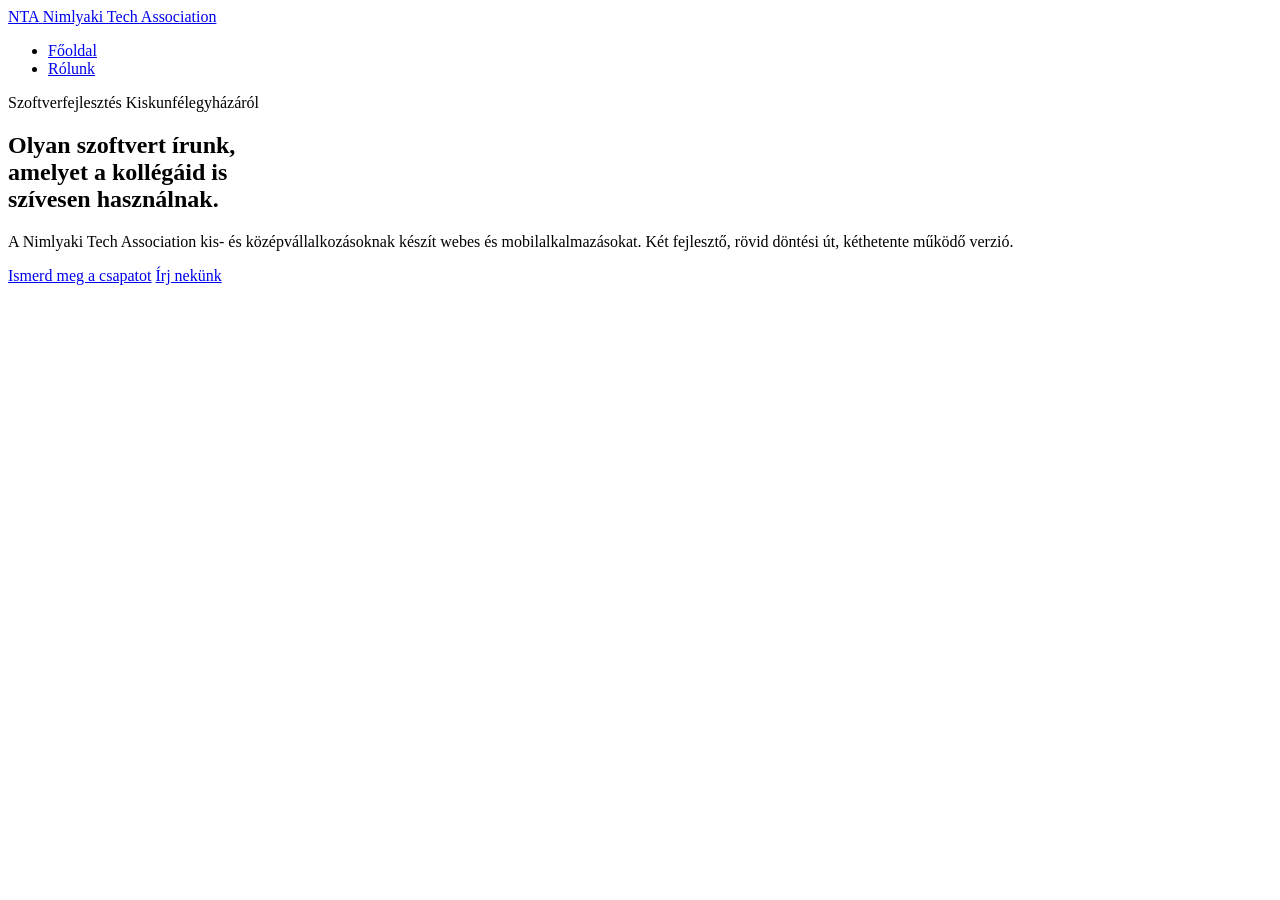
==== index.html @ 50480a15 "Bemutatkozas" ====
<!DOCTYPE html>
<html lang="hu">

<head>
    <meta charset="UTF-8">
    <meta name="viewport" content="width=device-width, initial-scale=1.0">
    <title>Nimlyaki Tech Association - szoftverfejlesztés</title>
    <meta name="description"
        content="A Nimlyaki Tech Association webes és mobilalkalmazásokat fejleszt kis- és középvállalkozásoknak.">
    <link rel="preconnect" href="https://fonts.googleapis.com">
    <link rel="preconnect" href="https://fonts.gstatic.com" crossorigin>
    <link rel="stylesheet"
        href="https://fonts.googleapis.com/css2?family=IBM+Plex+Sans:wght@400;500&family=Space+Grotesk:wght@500;700&display=swap">
    <link rel="stylesheet" href="style.css">
</head>

<body>

    <!-- Fejléc: logó + navigáció -->
    <header class="fejlec">
        <a class="logo" href="index.html">
            <span class="logo-jel">NTA</span>
            <span class="logo-nev">Nimlyaki Tech Association</span>
        </a>

        <nav class="menu" aria-label="Fő navigáció">
            <ul>
                <li><a href="index.html" aria-current="page">Főoldal</a></li>
                <li><a href="rolunk.html">Rólunk</a></li>
            </ul>
        </nav>
    </header>

    <main>

        <!-- Bemutatkozó rész -->
        <section class="hero">
            <p class="hero-felutes">Szoftverfejlesztés Kiskunfélegyházáról</p>
            <h1>Olyan szoftvert írunk,<br>amelyet a kollégáid is<br>szívesen használnak.</h1>
            <p class="hero-leiras">
                A Nimlyaki Tech Association kis- és középvállalkozásoknak készít webes és
                mobilalkalmazásokat. Két fejlesztő, rövid döntési út, kéthetente működő verzió.
            </p>
            <p class="hero-gombok">
                <a class="gomb gomb-elsodleges" href="rolunk.html">Ismerd meg a csapatot</a>
                <a class="gomb" href="mailto:nimlyaki@gmaié.com">Írj nekünk</a>
            </p>
        </section>
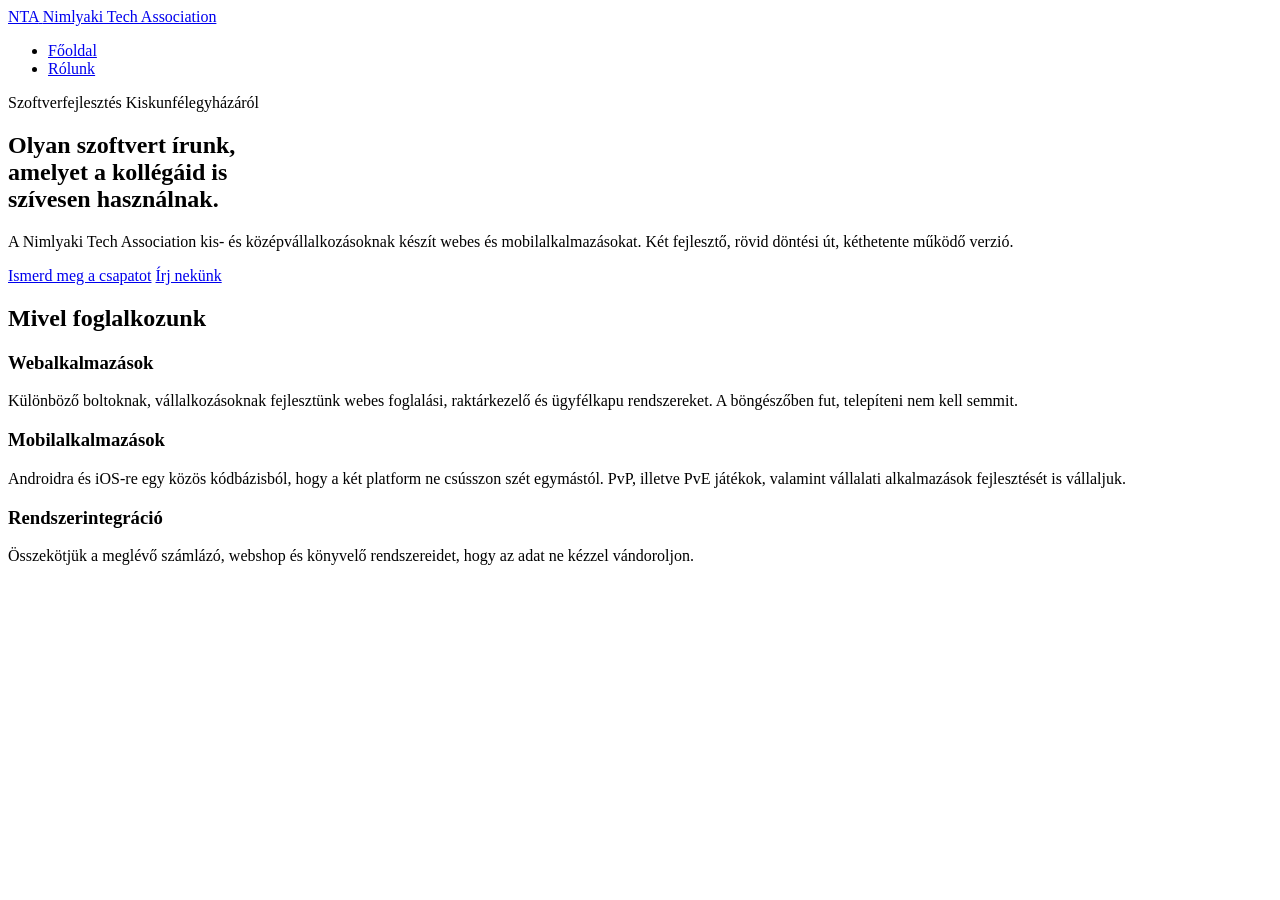
==== commit 95f1ec83: "ajanlatok kitalalni, megirni a folyamatunkat" ====
--- a/index.html
+++ b/index.html
@@ -7,10 +7,6 @@
     <title>Nimlyaki Tech Association - szoftverfejlesztés</title>
     <meta name="description"
         content="A Nimlyaki Tech Association webes és mobilalkalmazásokat fejleszt kis- és középvállalkozásoknak.">
-    <link rel="preconnect" href="https://fonts.googleapis.com">
-    <link rel="preconnect" href="https://fonts.gstatic.com" crossorigin>
-    <link rel="stylesheet"
-        href="https://fonts.googleapis.com/css2?family=IBM+Plex+Sans:wght@400;500&family=Space+Grotesk:wght@500;700&display=swap">
     <link rel="stylesheet" href="style.css">
 </head>
 
@@ -45,4 +41,33 @@
                 <a class="gomb gomb-elsodleges" href="rolunk.html">Ismerd meg a csapatot</a>
                 <a class="gomb" href="mailto:nimlyaki@gmaié.com">Írj nekünk</a>
             </p>
-        </section>+        </section>
+        <!-- Tevékenységi kör -->
+        <section class="szolgaltatasok">
+            <h2>Mivel foglalkozunk</h2>
+
+            <div class="racs">
+                <article class="kartya">
+                    <h3>Webalkalmazások</h3>
+                    <p>
+                        Különböző boltoknak, vállalkozásoknak fejlesztünk webes foglalási, raktárkezelő és ügyfélkapu
+                        rendszereket. A böngészőben fut, telepíteni nem kell semmit.
+                    </p>
+                </article>
+
+                <article class="kartya">
+                    <h3>Mobilalkalmazások</h3>
+                    <p>
+                        Androidra és iOS-re egy közös kódbázisból, hogy a két platform ne
+                        csússzon szét egymástól. PvP, illetve PvE játékok, valamint vállalati alkalmazások fejlesztését
+                        is vállaljuk.
+                    </p>
+                </article>
+
+                <article class="kartya">
+                    <h3>Rendszerintegráció</h3>
+                    <p>
+                        Összekötjük a meglévő számlázó, webshop és könyvelő rendszereidet,
+                        hogy az adat ne kézzel vándoroljon.
+                    </p>
+                </article>
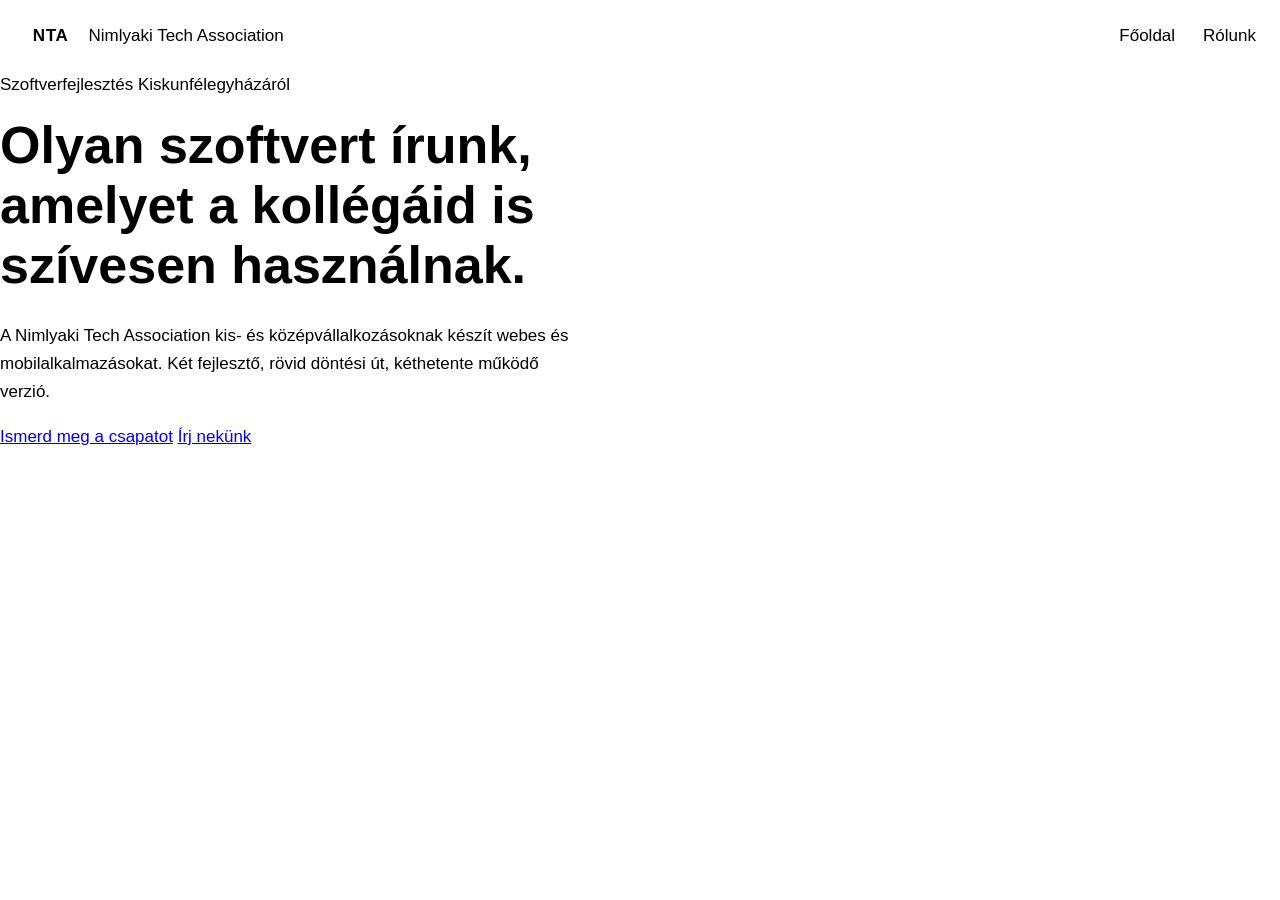
==== commit afc154cd: "start up of the css" ====
--- a/index.html
+++ b/index.html
@@ -7,7 +7,11 @@
     <title>Nimlyaki Tech Association - szoftverfejlesztés</title>
     <meta name="description"
         content="A Nimlyaki Tech Association webes és mobilalkalmazásokat fejleszt kis- és középvállalkozásoknak.">
-    <link rel="stylesheet" href="style.css">
+    <link rel="preconnect" href="https://fonts.googleapis.com">
+    <link rel="preconnect" href="https://fonts.gstatic.com" crossorigin>
+    <link rel="stylesheet"
+        href="https://fonts.googleapis.com/css2?family=IBM+Plex+Sans:wght@400;500&family=Space+Grotesk:wght@500;700&display=swap">
+    <link rel="stylesheet" href="styles.css">
 </head>
 
 <body>
@@ -41,33 +45,4 @@
                 <a class="gomb gomb-elsodleges" href="rolunk.html">Ismerd meg a csapatot</a>
                 <a class="gomb" href="mailto:nimlyaki@gmaié.com">Írj nekünk</a>
             </p>
-        </section>
-        <!-- Tevékenységi kör -->
-        <section class="szolgaltatasok">
-            <h2>Mivel foglalkozunk</h2>
-
-            <div class="racs">
-                <article class="kartya">
-                    <h3>Webalkalmazások</h3>
-                    <p>
-                        Különböző boltoknak, vállalkozásoknak fejlesztünk webes foglalási, raktárkezelő és ügyfélkapu
-                        rendszereket. A böngészőben fut, telepíteni nem kell semmit.
-                    </p>
-                </article>
-
-                <article class="kartya">
-                    <h3>Mobilalkalmazások</h3>
-                    <p>
-                        Androidra és iOS-re egy közös kódbázisból, hogy a két platform ne
-                        csússzon szét egymástól. PvP, illetve PvE játékok, valamint vállalati alkalmazások fejlesztését
-                        is vállaljuk.
-                    </p>
-                </article>
-
-                <article class="kartya">
-                    <h3>Rendszerintegráció</h3>
-                    <p>
-                        Összekötjük a meglévő számlázó, webshop és könyvelő rendszereidet,
-                        hogy az adat ne kézzel vándoroljon.
-                    </p>
-                </article>+        </section>
--- a/styles.css
+++ b/styles.css
@@ -0,0 +1,85 @@
+
+*{
+  box-sizing: border-box;
+}
+
+body {
+  margin: 0;
+  font-family: "IBM Plex Sans", "Segoe UI", Arial, sans-serif;
+  font-size: 1.0625rem;
+  line-height: 1.65;
+  color: var(--tinta);
+  background-color: var(--papir);
+}
+
+h1, h2, h3 {
+  font-family: "Space Grotesk", "Segoe UI", Arial, sans-serif;
+  line-height: 1.15;
+  margin: 0 0 0.5em;
+}
+
+h1 { font-size: clamp(2rem, 5vw, 3.25rem); }
+h2 { font-size: 1.6rem; }
+h3 { font-size: 1.15rem; }
+
+p {
+  margin: 0 0 1em;
+  max-width: 62ch; /* a sorok ne legyenek túl hosszúak */
+}
+
+a:hover{
+    text-decoration: none;
+}
+
+a:focus-visible {
+  outline: 3px solid var(--kiemeles);
+  outline-offset: 3px;
+}
+
+.fejlec {
+  display: flex;
+  flex-wrap: wrap;
+  align-items: center;
+  justify-content: space-between;
+  gap: 1rem;
+  padding: 1rem 1.5rem;
+  border-bottom: 1px solid var(--vonal);
+}
+
+.logo {
+  display: flex;
+  align-items: center;
+  gap: 0.7rem;
+  color: var(--tinta);
+  text-decoration: none;
+}
+
+.logo-jel {
+  font-family: "Space Grotesk", sans-serif;
+  font-weight: 700;
+  color: var(--papir);
+  background-color: var(--tinta);
+  padding: 0.35rem 0.55rem;
+  letter-spacing: 0.04em;
+}
+
+.logo-nev {
+  font-family: "Space Grotesk", sans-serif;
+  font-weight: 500;
+}
+
+/* Menüsáv */
+.menu ul {
+  display: flex;
+  gap: 1.75rem;
+  list-style: none;
+  margin: 0;
+  padding: 0;
+}
+
+.menu a {
+  color: var(--tinta);
+  text-decoration: none;
+  padding-bottom: 0.2rem;
+  border-bottom: 2px solid transparent;
+}
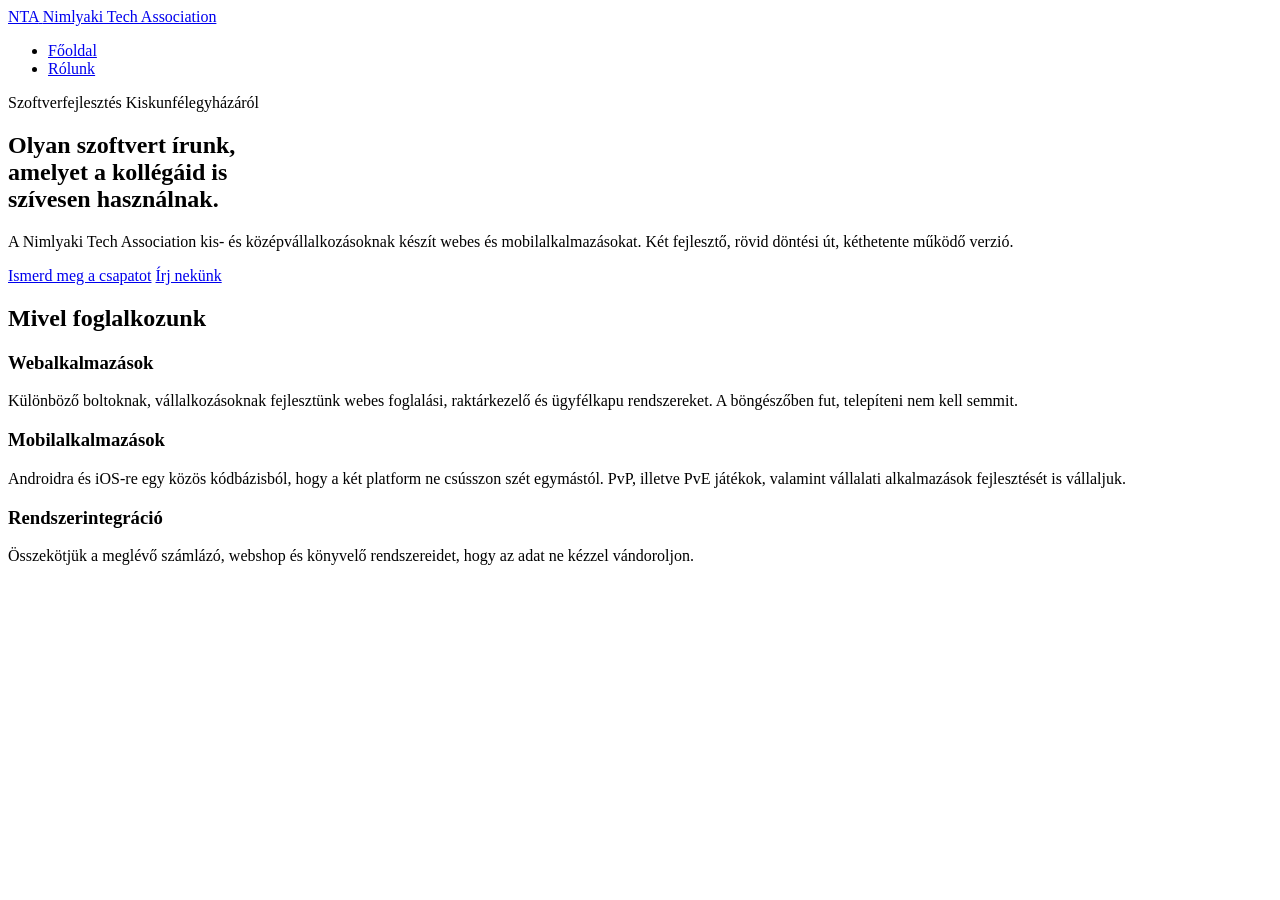
==== commit 97282601: "Kartyak_hozzaadasa" ====
--- a/index.html
+++ b/index.html
@@ -7,11 +7,8 @@
     <title>Nimlyaki Tech Association - szoftverfejlesztés</title>
     <meta name="description"
         content="A Nimlyaki Tech Association webes és mobilalkalmazásokat fejleszt kis- és középvállalkozásoknak.">
-    <link rel="preconnect" href="https://fonts.googleapis.com">
-    <link rel="preconnect" href="https://fonts.gstatic.com" crossorigin>
-    <link rel="stylesheet"
-        href="https://fonts.googleapis.com/css2?family=IBM+Plex+Sans:wght@400;500&family=Space+Grotesk:wght@500;700&display=swap">
-    <link rel="stylesheet" href="styles.css">
+    <link rel="stylesheet" href="style.css">
+
 </head>
 
 <body>
@@ -45,4 +42,33 @@
                 <a class="gomb gomb-elsodleges" href="rolunk.html">Ismerd meg a csapatot</a>
                 <a class="gomb" href="mailto:nimlyaki@gmaié.com">Írj nekünk</a>
             </p>
-        </section>+        </section>
+        <!-- Tevékenységi kör -->
+        <section class="szolgaltatasok">
+            <h2>Mivel foglalkozunk</h2>
+
+            <div class="racs">
+                <article class="kartya">
+                    <h3>Webalkalmazások</h3>
+                    <p>
+                        Különböző boltoknak, vállalkozásoknak fejlesztünk webes foglalási, raktárkezelő és ügyfélkapu
+                        rendszereket. A böngészőben fut, telepíteni nem kell semmit.
+                    </p>
+                </article>
+
+                <article class="kartya">
+                    <h3>Mobilalkalmazások</h3>
+                    <p>
+                        Androidra és iOS-re egy közös kódbázisból, hogy a két platform ne
+                        csússzon szét egymástól. PvP, illetve PvE játékok, valamint vállalati alkalmazások fejlesztését
+                        is vállaljuk.
+                    </p>
+                </article>
+
+                <article class="kartya">
+                    <h3>Rendszerintegráció</h3>
+                    <p>
+                        Összekötjük a meglévő számlázó, webshop és könyvelő rendszereidet,
+                        hogy az adat ne kézzel vándoroljon.
+                    </p>
+                </article>
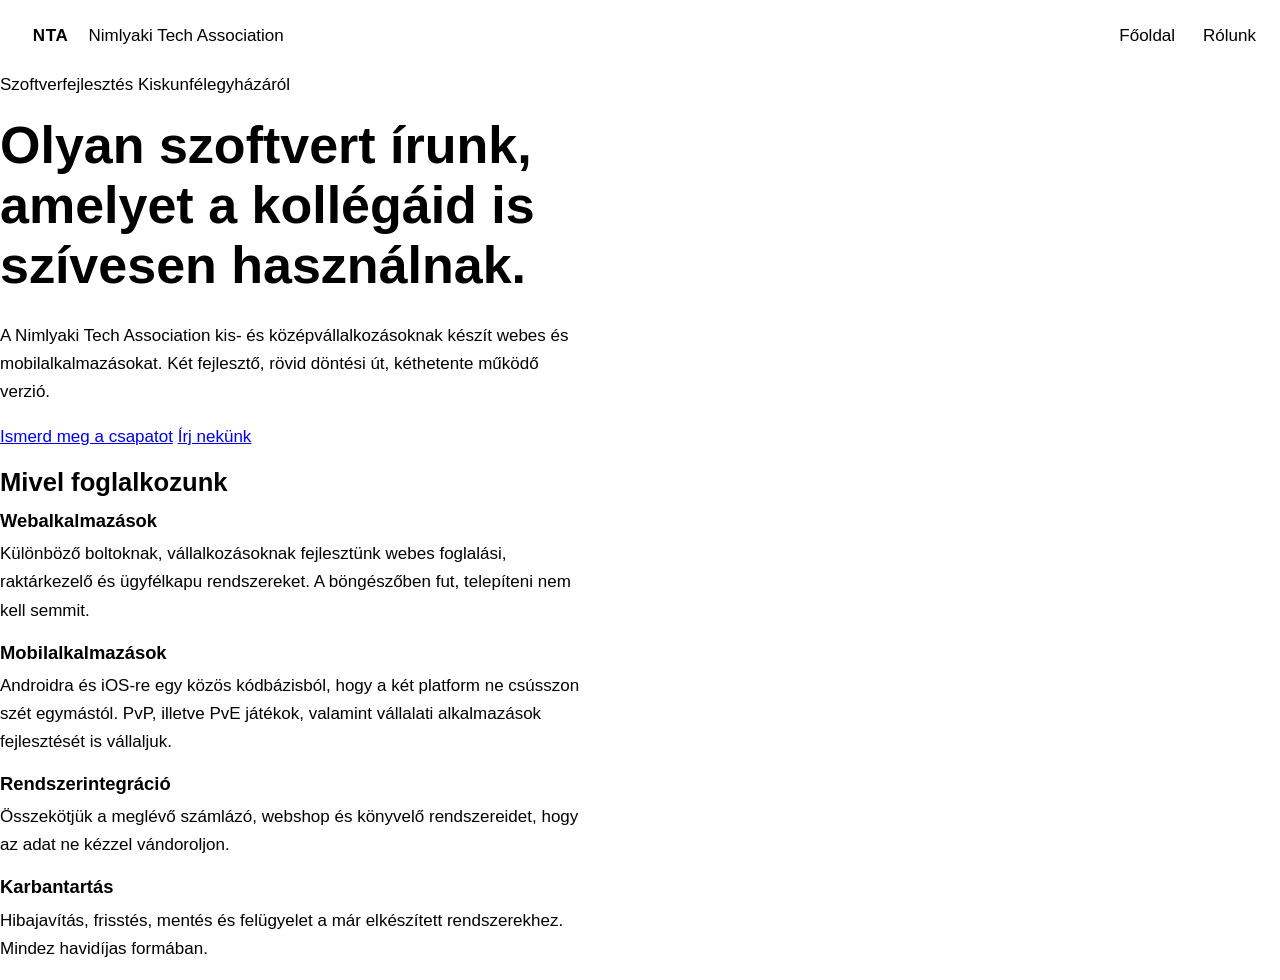
==== commit a2af614f: "tevekenyseg-vege" ====
--- a/index.html
+++ b/index.html
@@ -7,7 +7,7 @@
     <title>Nimlyaki Tech Association - szoftverfejlesztés</title>
     <meta name="description"
         content="A Nimlyaki Tech Association webes és mobilalkalmazásokat fejleszt kis- és középvállalkozásoknak.">
-    <link rel="stylesheet" href="style.css">
+    <link rel="stylesheet" href="styles.css">
 
 </head>
 
@@ -71,4 +71,14 @@
                         Összekötjük a meglévő számlázó, webshop és könyvelő rendszereidet,
                         hogy az adat ne kézzel vándoroljon.
                     </p>
-                </article>+                </article>
+
+                <article class="kartya">
+                    <h3>Karbantartás</h3>
+                    <p>Hibajavítás, frisstés, mentés és felügyelet a már elkészített rendszerekhez. Mindez havidíjas
+                        formában.</p>
+                </article>
+            </div>    
+        </section>
+        
+        <!-- Munkamódszer -->
--- a/styles.css
+++ b/styles.css
@@ -0,0 +1,86 @@
+
+*{
+  box-sizing: border-box;
+}
+
+body {
+  margin: 0;
+  font-family: "IBM Plex Sans", "Segoe UI", Arial, sans-serif;
+  font-size: 1.0625rem;
+  line-height: 1.65;
+  color: var(--tinta);
+  background-color: var(--papir);
+}
+
+h1, h2, h3 {
+  font-family: "Space Grotesk", "Segoe UI", Arial, sans-serif;
+  line-height: 1.15;
+  margin: 0 0 0.5em;
+}
+
+h1 { font-size: clamp(2rem, 5vw, 3.25rem); }
+h2 { font-size: 1.6rem; }
+h3 { font-size: 1.15rem; }
+
+p {
+  margin: 0 0 1em;
+  max-width: 62ch; /* a sorok ne legyenek túl hosszúak */
+}
+
+a:hover{
+    text-decoration: none;
+}
+
+a:focus-visible {
+  outline: 3px solid var(--kiemeles);
+  outline-offset: 3px;
+}
+
+.fejlec {
+  display: flex;
+  flex-wrap: wrap;
+  align-items: center;
+  justify-content: space-between;
+  gap: 1rem;
+  padding: 1rem 1.5rem;
+  border-bottom: 1px solid var(--vonal);
+}
+
+.logo {
+  display: flex;
+  align-items: center;
+  gap: 0.7rem;
+  color: var(--tinta);
+  text-decoration: none;
+}
+
+.logo-jel {
+  font-family: "Space Grotesk", sans-serif;
+  font-weight: 700;
+  color: var(--papir);
+  background-color: var(--tinta);
+  padding: 0.35rem 0.55rem;
+  letter-spacing: 0.04em;
+}
+
+.logo-nev {
+  font-family: "Space Grotesk", sans-serif;
+  font-weight: 500;
+}
+
+/* Menüsáv */
+.menu ul {
+  display: flex;
+  gap: 1.75rem;
+  list-style: none;
+  margin: 0;
+  padding: 0;
+}
+
+.menu a {
+  color: var(--tinta);
+  text-decoration: none;
+  padding-bottom: 0.2rem;
+  border-bottom: 2px solid transparent;
+}
+
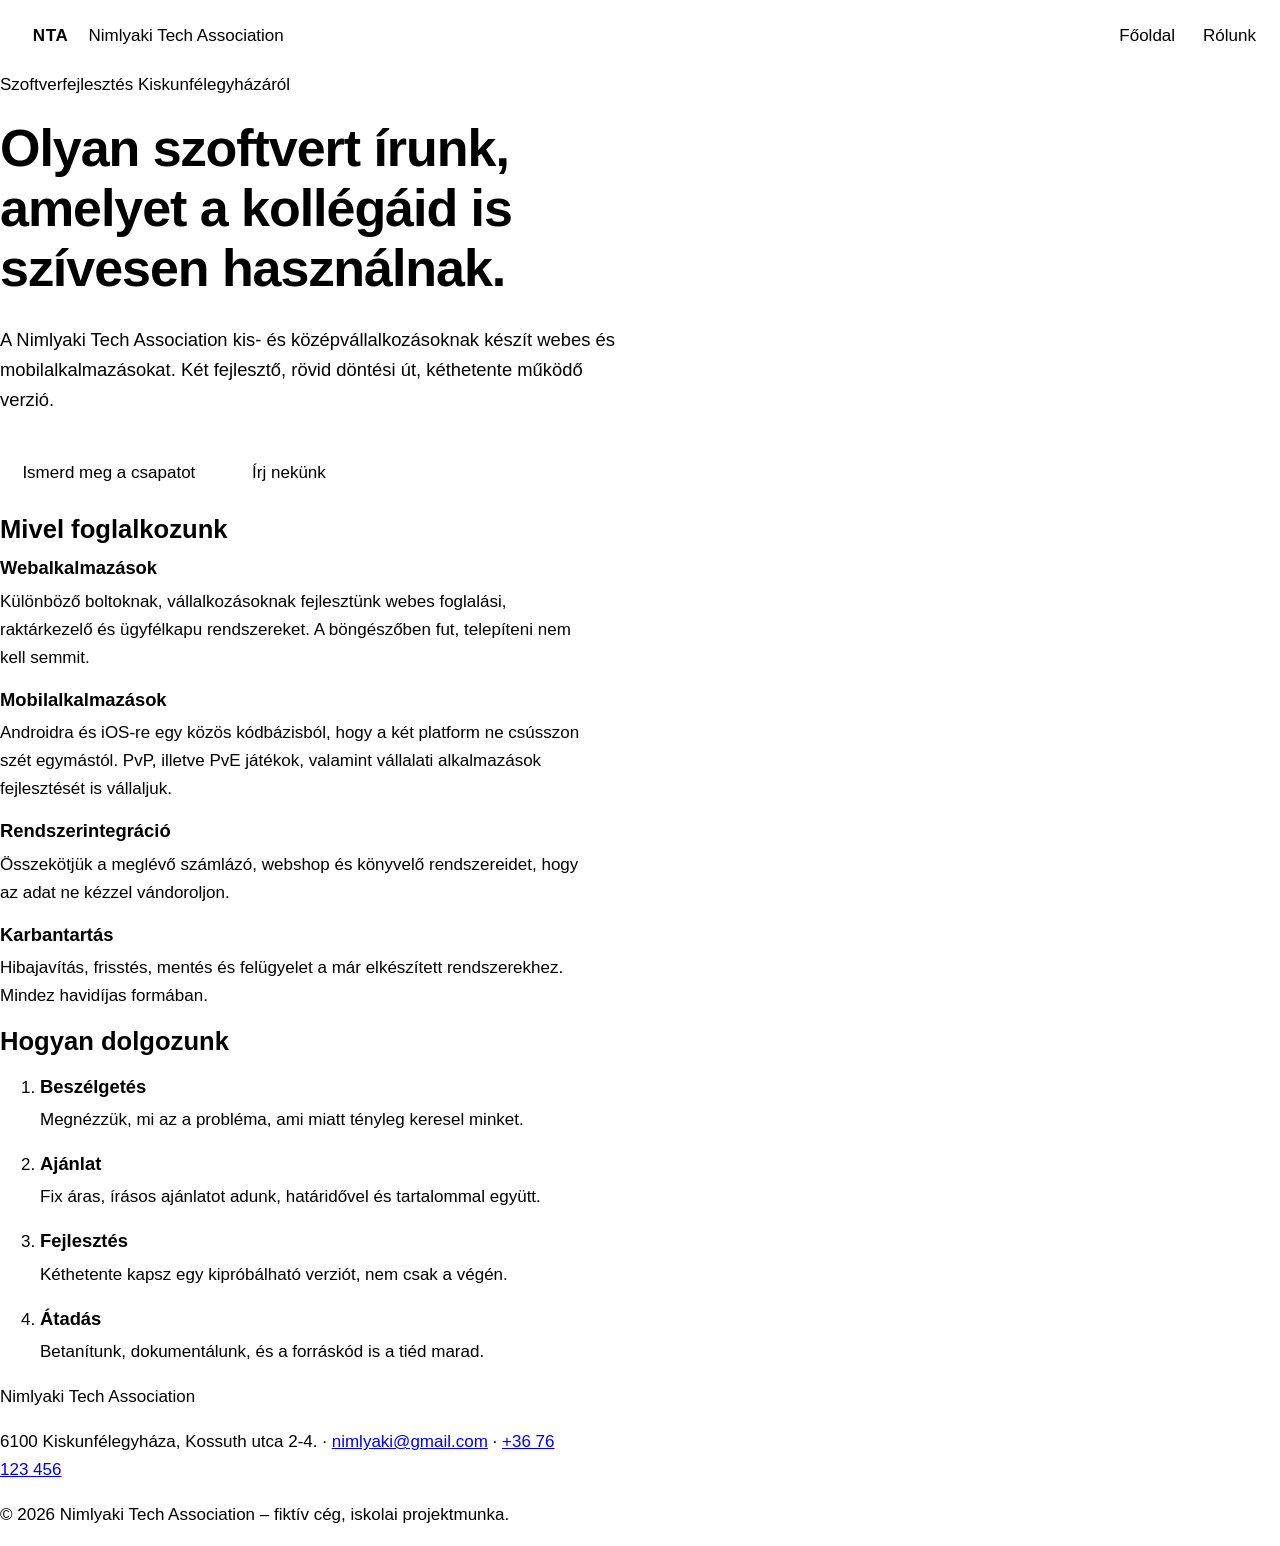
==== commit a9515d9f: "html befejezes" ====
--- a/index.html
+++ b/index.html
@@ -78,7 +78,43 @@
                     <p>Hibajavítás, frisstés, mentés és felügyelet a már elkészített rendszerekhez. Mindez havidíjas
                         formában.</p>
                 </article>
-            </div>    
+            </div>
         </section>
-        
+
         <!-- Munkamódszer -->
+        <section class="folyamat">
+            <h2>Hogyan dolgozunk</h2>
+            <ol class="lepesek">
+                <li>
+                    <h3>Beszélgetés</h3>
+                    <p>Megnézzük, mi az a probléma, ami miatt tényleg keresel minket.</p>
+                </li>
+                <li>
+                    <h3>Ajánlat</h3>
+                    <p>Fix áras, írásos ajánlatot adunk, határidővel és tartalommal együtt.</p>
+                </li>
+                <li>
+                    <h3>Fejlesztés</h3>
+                    <p>Kéthetente kapsz egy kipróbálható verziót, nem csak a végén.</p>
+                </li>
+                <li>
+                    <h3>Átadás</h3>
+                    <p>Betanítunk, dokumentálunk, és a forráskód is a tiéd marad.</p>
+                </li>
+            </ol>
+        </section>
+
+    </main>
+
+    <!-- Lábléc -->
+    <footer class="lablec">
+        <p class="lablec-nev">Nimlyaki Tech Association</p>
+        <p>6100 Kiskunfélegyháza, Kossuth utca 2-4. &middot; <a
+                href="mailto:nimlyaki@gmail.com">nimlyaki@gmail.com</a> &middot; <a href="tel:+3676123456">+36 76 123
+                456</a></p>
+        <p class="lablec-kicsi">&copy; 2026 Nimlyaki Tech Association – fiktív cég, iskolai projektmunka.</p>
+    </footer>
+
+</body>
+
+</html>
--- a/styles.css
+++ b/styles.css
@@ -84,3 +84,51 @@
   border-bottom: 2px solid transparent;
 }
 
+.menu a:hover {
+  border-bottom-color: var(--kiemeles);
+}
+
+/* bemutatkozo */
+
+main {
+  display: block;
+}
+
+.hero{
+  max-width: var(--szeles);
+  margin: auto;
+  padding: 4.5rem, 1.5rem, 3.5rem;
+}
+
+.hero-felutes {
+  font-family: "Space Grotesk", sans-serif;
+  color: var(--tinta-halvany);
+  margin-bottom: 1.25rem;
+}
+
+.hero h1 {
+  letter-spacing: -0.02em;
+}
+
+.hero-leiras {
+  font-size: 1.15rem;
+  color: var(--tinta-halvany);
+  margin-top: 1.5rem;
+}
+
+.hero-gombok {
+  display: flex;
+  flex-wrap: wrap;
+  gap: 0.75rem;
+  margin-top: 2rem;
+  max-width: none;
+}
+
+.gomb {
+  display: inline-block;
+  padding: 0.7rem 1.4rem;
+  border: 1px solid var(--tinta);
+  color: var(--tinta);
+  text-decoration: none;
+  font-weight: 500;
+}
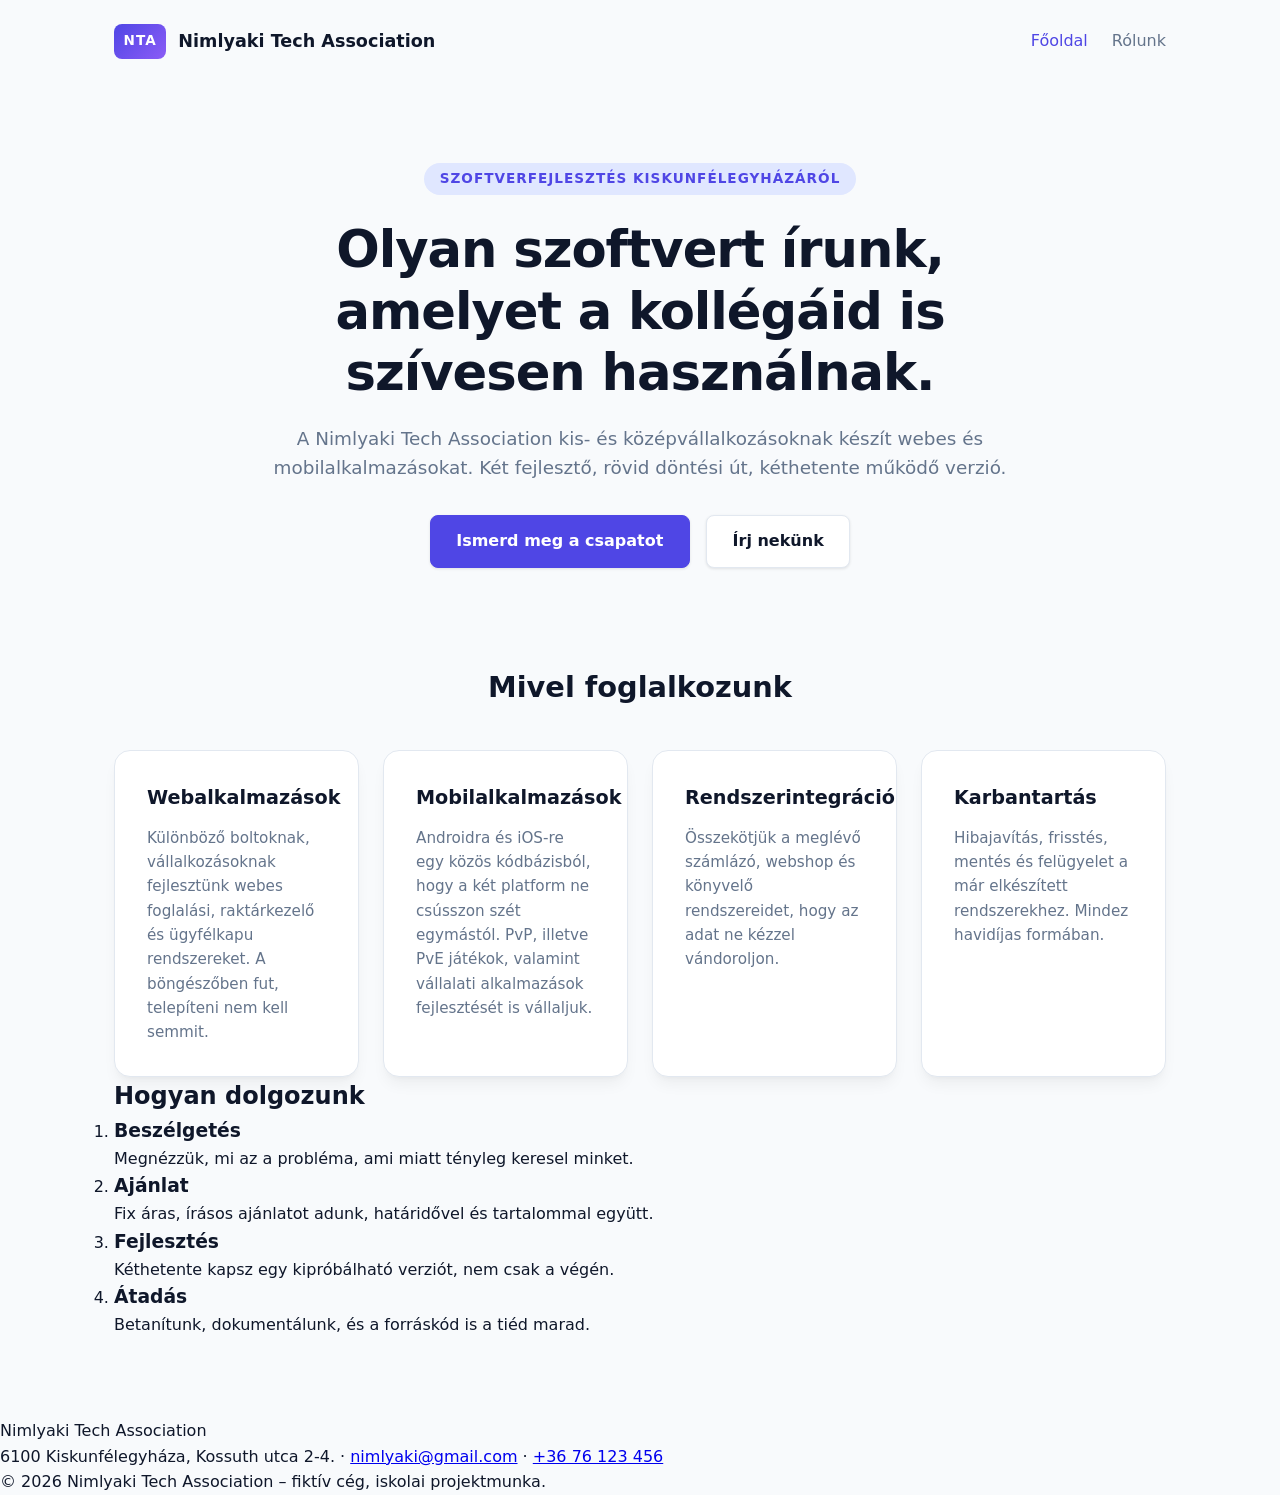
==== commit 5d493cd5: "styles css edit, rolunk html lablec, csapat, elerhetoseg, motto" ====
--- a/index.html
+++ b/index.html
@@ -43,6 +43,11 @@
                 <a class="gomb" href="mailto:nimlyaki@gmaié.com">Írj nekünk</a>
             </p>
         </section>
+
+        <section class="kepek">
+
+        </section>
+
         <!-- Tevékenységi kör -->
         <section class="szolgaltatasok">
             <h2>Mivel foglalkozunk</h2>
--- a/styles.css
+++ b/styles.css
@@ -1,134 +1,232 @@
-
-*{
+:root {
+  --primary: #4f46e5;
+  --primary-hover: #4338ca;
+  --bg-body: #f8fafc;
+  --bg-card: #ffffff;
+  --text-main: #0f172a;
+  --text-muted: #64748b;
+  --accent-light: #e0e7ff;
+  --border-color: #e2e8f0;
+  
+  --radius-sm: 8px;
+  --radius-lg: 16px;
+  
+  --shadow-sm: 0 1px 3px rgba(0, 0, 0, 0.1);
+  --shadow-md: 0 10px 15px -3px rgba(0, 0, 0, 0.05), 0 4px 6px -4px rgba(0, 0, 0, 0.05);
+  --shadow-lg: 0 20px 25px -5px rgba(0, 0, 0, 0.1), 0 8px 10px -6px rgba(0, 0, 0, 0.05);
+}
+
+* {
   box-sizing: border-box;
-}
-
-body {
-  margin: 0;
-  font-family: "IBM Plex Sans", "Segoe UI", Arial, sans-serif;
-  font-size: 1.0625rem;
-  line-height: 1.65;
-  color: var(--tinta);
-  background-color: var(--papir);
-}
-
-h1, h2, h3 {
-  font-family: "Space Grotesk", "Segoe UI", Arial, sans-serif;
-  line-height: 1.15;
-  margin: 0 0 0.5em;
-}
-
-h1 { font-size: clamp(2rem, 5vw, 3.25rem); }
-h2 { font-size: 1.6rem; }
-h3 { font-size: 1.15rem; }
-
-p {
-  margin: 0 0 1em;
-  max-width: 62ch; /* a sorok ne legyenek túl hosszúak */
-}
-
-a:hover{
-    text-decoration: none;
-}
-
-a:focus-visible {
-  outline: 3px solid var(--kiemeles);
-  outline-offset: 3px;
-}
-
-.fejlec {
-  display: flex;
-  flex-wrap: wrap;
-  align-items: center;
-  justify-content: space-between;
-  gap: 1rem;
-  padding: 1rem 1.5rem;
-  border-bottom: 1px solid var(--vonal);
-}
-
-.logo {
-  display: flex;
-  align-items: center;
-  gap: 0.7rem;
-  color: var(--tinta);
-  text-decoration: none;
-}
-
-.logo-jel {
-  font-family: "Space Grotesk", sans-serif;
-  font-weight: 700;
-  color: var(--papir);
-  background-color: var(--tinta);
-  padding: 0.35rem 0.55rem;
-  letter-spacing: 0.04em;
-}
-
-.logo-nev {
-  font-family: "Space Grotesk", sans-serif;
-  font-weight: 500;
-}
-
-/* Menüsáv */
-.menu ul {
-  display: flex;
-  gap: 1.75rem;
-  list-style: none;
   margin: 0;
   padding: 0;
 }
 
+body {
+  font-family: system-ui, -apple-system, BlinkMacSystemFont, "Segoe UI", Roboto, sans-serif;
+  background-color: var(--bg-body);
+  color: var(--text-main);
+  line-height: 1.6;
+  min-height: 100vh;
+}
+
+.fejlec {
+  max-width: 1100px;
+  margin: 0 auto;
+  padding: 1.5rem 1.5rem;
+  display: flex;
+  justify-content: space-between;
+  align-items: center;
+}
+
+.logo {
+  display: flex;
+  align-items: center;
+  gap: 0.75rem;
+  text-decoration: none;
+  color: var(--text-main);
+  font-weight: 700;
+}
+
+.logo-jel {
+  background: linear-gradient(135deg, var(--primary), #8b5cf6);
+  color: #ffffff;
+  padding: 0.4rem 0.6rem;
+  border-radius: var(--radius-sm);
+  font-size: 0.85rem;
+  letter-spacing: 1px;
+}
+
+.logo-nev {
+  font-size: 1.1rem;
+}
+
+.menu ul {
+  display: flex;
+  list-style: none;
+  gap: 1.5rem;
+}
+
 .menu a {
-  color: var(--tinta);
   text-decoration: none;
-  padding-bottom: 0.2rem;
-  border-bottom: 2px solid transparent;
-}
-
-.menu a:hover {
-  border-bottom-color: var(--kiemeles);
-}
-
-/* bemutatkozo */
-
+  color: var(--text-muted);
+  font-weight: 500;
+  transition: color 0.2s ease;
+}
+
+.menu a:hover,
+.menu a[aria-current="page"] {
+  color: var(--primary);
+}
+
+/* ==========================================
+   3. Fő tartalom & Hero szekció
+   ========================================== */
 main {
-  display: block;
-}
-
-.hero{
-  max-width: var(--szeles);
-  margin: auto;
-  padding: 4.5rem, 1.5rem, 3.5rem;
+  max-width: 1100px;
+  margin: 0 auto;
+  padding: 2rem 1.5rem 5rem;
+}
+
+.hero {
+  text-align: center;
+  padding: 3rem 1rem 4rem;
+  max-width: 780px;
+  margin: 0 auto;
 }
 
 .hero-felutes {
-  font-family: "Space Grotesk", sans-serif;
-  color: var(--tinta-halvany);
+  display: inline-block;
+  font-size: 0.85rem;
+  font-weight: 600;
+  text-transform: uppercase;
+  letter-spacing: 1px;
+  color: var(--primary);
+  background-color: var(--accent-light);
+  padding: 0.35rem 1rem;
+  border-radius: 50px;
+  margin-bottom: 1.5rem;
+}
+
+.hero h1 {
+  font-size: clamp(2rem, 4vw, 3.25rem);
+  line-height: 1.2;
+  font-weight: 800;
+  letter-spacing: -0.02em;
   margin-bottom: 1.25rem;
-}
-
-.hero h1 {
-  letter-spacing: -0.02em;
 }
 
 .hero-leiras {
   font-size: 1.15rem;
-  color: var(--tinta-halvany);
-  margin-top: 1.5rem;
-}
-
+  color: var(--text-muted);
+  margin-bottom: 2rem;
+}
+
+/* Gombok */
 .hero-gombok {
   display: flex;
+  justify-content: center;
+  gap: 1rem;
   flex-wrap: wrap;
-  gap: 0.75rem;
+}
+
+.gomb {
+  display: inline-flex;
+  align-items: center;
+  justify-content: center;
+  padding: 0.8rem 1.6rem;
+  border-radius: var(--radius-sm);
+  font-weight: 600;
+  text-decoration: none;
+  transition: all 0.2s ease;
+  background-color: #ffffff;
+  color: var(--text-main);
+  border: 1px solid var(--border-color);
+  box-shadow: var(--shadow-sm);
+}
+
+.gomb:hover {
+  border-color: #cbd5e1;
+  transform: translateY(-1px);
+}
+
+.gomb-elsodleges {
+  background-color: var(--primary);
+  color: #ffffff;
+  border: 1px solid var(--primary);
+}
+
+.gomb-elsodleges:hover {
+  background-color: var(--primary-hover);
+  border-color: var(--primary-hover);
+  box-shadow: 0 4px 12px rgba(79, 70, 229, 0.3);
+}
+
+/* ==========================================
+   4. Szolgáltatások (Kártya rács)
+   ========================================== */
+.szolgaltatasok {
   margin-top: 2rem;
-  max-width: none;
-}
-
-.gomb {
-  display: inline-block;
-  padding: 0.7rem 1.4rem;
-  border: 1px solid var(--tinta);
-  color: var(--tinta);
-  text-decoration: none;
-  font-weight: 500;
-}
+}
+
+.szolgaltatasok h2 {
+  text-align: center;
+  font-size: 1.8rem;
+  margin-bottom: 2.5rem;
+}
+
+.racs {
+  display: grid;
+  grid-template-columns: repeat(auto-fit, minmax(240px, 1fr));
+  gap: 1.5rem;
+}
+
+.kartya {
+  background-color: var(--bg-card);
+  padding: 2rem;
+  border-radius: var(--radius-lg);
+  border: 1px solid var(--border-color);
+  box-shadow: var(--shadow-md);
+  transition: transform 0.2s ease, box-shadow 0.2s ease, border-color 0.2s ease;
+}
+
+.kartya:hover {
+  transform: translateY(-4px);
+  box-shadow: var(--shadow-lg);
+  border-color: var(--accent-light);
+}
+
+.kartya h3 {
+  font-size: 1.2rem;
+  margin-bottom: 0.75rem;
+  color: var(--text-main);
+}
+
+.kartya p {
+  color: var(--text-muted);
+  font-size: 0.95rem;
+  line-height: 1.6;
+}
+
+/* ==========================================
+   5. Mobil nézet (Responsiveness)
+   ========================================== */
+@media (max-width: 640px) {
+  .fejlec {
+    flex-direction: column;
+    gap: 1.25rem;
+  }
+
+  .hero {
+    padding: 2rem 0;
+  }
+
+  .hero-gombok {
+    flex-direction: column;
+    width: 100%;
+  }
+
+  .gomb {
+    width: 100%;
+  }
+}
